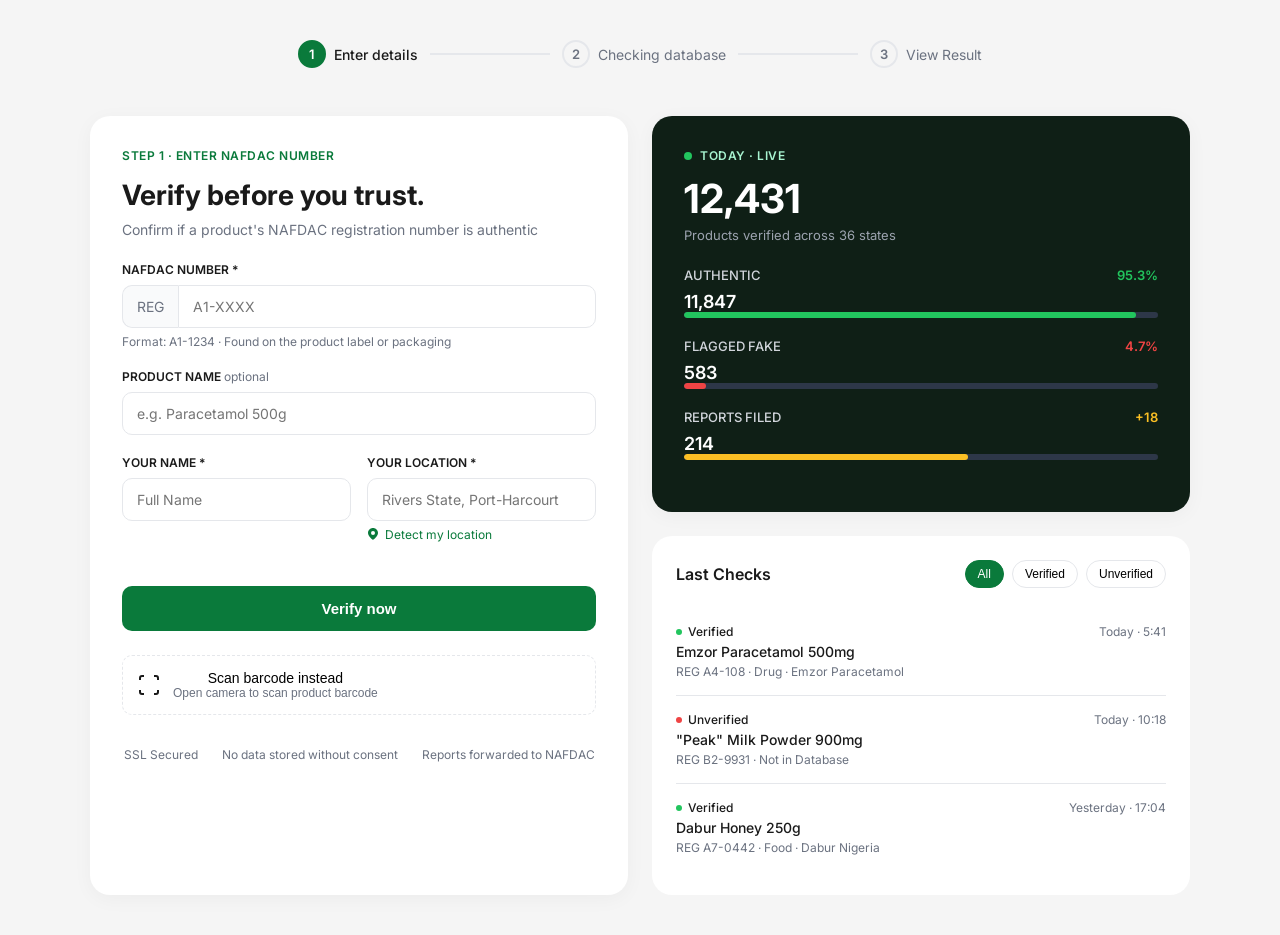
==== index.html @ d9c6302b "feat(ui): add index page with NAFDAC verification form and stepper" ====
<!DOCTYPE html>
<html lang="en">
<head>
<meta charset="UTF-8">
<meta name="viewport" content="width=device-width, initial-scale=1.0">
<title>NAFDAC Verification</title>
<link rel="preconnect" href="https://fonts.googleapis.com">
<link rel="preconnect" href="https://fonts.gstatic.com" crossorigin>
<link href="https://fonts.googleapis.com/css2?family=Inter:wght@400;500;600;700&display=swap" rel="stylesheet">
<link rel="stylesheet" href="style.css">
</head>
<body>
  <div class="container">
    
    <!-- Stepper -->
    <div class="stepper">
      <div class="step active">
        <div class="step-number">1</div>
        <span>Enter details</span>
      </div>
      <div class="step-line"></div>
      <div class="step">
        <div class="step-number">2</div>
        <span>Checking database</span>
      </div>
      <div class="step-line"></div>
      <div class="step">
        <div class="step-number">3</div>
        <span>View Result</span>
      </div>
    </div>

    <!-- Main Grid -->
    <div class="grid">
      
      <!-- Left Card: Form -->
      <div class="card">
        <div class="card-header">
          STEP 1 · ENTER NAFDAC NUMBER
        </div>
        
        <h1>Verify before you trust.</h1>
        <p class="subtitle">Confirm if a product's NAFDAC registration number is authentic</p>

        <form>
          <div class="form-group">
            <label>NAFDAC NUMBER *</label>
            <div class="input-group">
              <span class="input-prefix">REG</span>
              <input type="text" placeholder="A1-XXXX">
            </div>
            <p class="hint">Format: A1-1234 · Found on the product label or packaging</p>
          </div>

          <div class="form-group">
            <label>PRODUCT NAME <span>optional</span></label>
            <input type="text" placeholder="e.g. Paracetamol 500g">
          </div>

          <div class="form-row">
            <div class="form-group">
              <label>YOUR NAME *</label>
              <input type="text" placeholder="Full Name">
            </div>
            <div class="form-group">
              <label>YOUR LOCATION *</label>
              <input type="text" placeholder="Rivers State, Port-Harcourt">
              <div class="detect-location">
                <svg width="12" height="12" viewBox="0 0 12 12" fill="none">
                  <path d="M6 0C3.243 0 1 2.243 1 5c0 3.25 5 7 5 7s5-3.75 5-7c0-2.757-2.243-5-5-5zm0 7a2 2 0 110-4 2 2 0 010 4z" fill="#0a7a3b"/>
                </svg>
                Detect my location
              </div>
            </div>
          </div>

          <button type="submit" class="btn-primary">Verify now</button>

          <button type="button" class="btn-scan">
            <svg width="24" height="24" viewBox="0 0 24 24" fill="none" stroke="#1a1a1a" stroke-width="2">
              <path d="M3 7V5a2 2 0 012-2h2M17 3h2a2 2 0 012 2v2M21 17v2a2 2 0 01-2 2h-2M7 21H5a2 2 0 01-2-2v-2"/>
            </svg>
            <div>
              Scan barcode instead
              <small>Open camera to scan product barcode</small>
            </div>
          </button>
        </form>

        <div class="footer-notes">
          <span>SSL Secured</span>
          <span>No data stored without consent</span>
          <span>Reports forwarded to NAFDAC</span>
        </div>
      </div>

      <!-- Right Column -->
      <div>
        <!-- Stats Card -->
        <div class="card dark">
          <div class="card-header">
            <span class="dot"></span>
            TODAY · LIVE
          </div>
          
          <div class="stat-number">12,431</div>
          <p class="stat-label">Products verified across 36 states</p>

          <div class="stat-item">
            <div class="stat-row">
              <span class="stat-title">AUTHENTIC</span>
              <span class="stat-percent green">95.3%</span>
            </div>
            <div class="stat-value">11,847</div>
            <div class="progress-bar">
              <div class="progress-fill green"></div>
            </div>
          </div>

          <div class="stat-item">
            <div class="stat-row">
              <span class="stat-title">FLAGGED FAKE</span>
              <span class="stat-percent red">4.7%</span>
            </div>
            <div class="stat-value">583</div>
            <div class="progress-bar">
              <div class="progress-fill red"></div>
            </div>
          </div>

          <div class="stat-item">
            <div class="stat-row">
              <span class="stat-title">REPORTS FILED</span>
              <span class="stat-percent yellow">+18</span>
            </div>
            <div class="stat-value">214</div>
            <div class="progress-bar">
              <div class="progress-fill yellow"></div>
            </div>
          </div>
        </div>

        <!-- Last Checks -->
        <div class="last-checks">
          <div class="last-checks-header">
            <h3>Last Checks</h3>
            <div class="filters">
              <button class="filter-btn active">All</button>
              <button class="filter-btn">Verified</button>
              <button class="filter-btn">Unverified</button>
            </div>
          </div>

          <div class="check-item">
            <div>
              <div class="check-status verified">
                <span class="dot"></span> Verified
              </div>
              <div class="check-name">Emzor Paracetamol 500mg</div>
              <div class="check-meta">REG A4-108 · Drug · Emzor Paracetamol</div>
            </div>
            <div class="check-time">Today · 5:41</div>
          </div>

          <div class="check-item">
            <div>
              <div class="check-status unverified">
                <span class="dot"></span> Unverified
              </div>
              <div class="check-name">"Peak" Milk Powder 900mg</div>
              <div class="check-meta">REG B2-9931 · Not in Database</div>
            </div>
            <div class="check-time">Today · 10:18</div>
          </div>

          <div class="check-item">
            <div>
              <div class="check-status verified">
                <span class="dot"></span> Verified
              </div>
              <div class="check-name">Dabur Honey 250g</div>
              <div class="check-meta">REG A7-0442 · Food · Dabur Nigeria</div>
            </div>
            <div class="check-time">Yesterday · 17:04</div>
          </div>
        </div>
      </div>
    </div>
  </div>
</body>
</html>
---- style.css ----
:root {
  --bg: #f5f5f5;
  --card-bg: #ffffff;
  --dark-card: #0f1f16;
  --green: #0a7a3b;
  --green-light: #22c55e;
  --red: #ef4444;
  --text-dark: #1a1a1a;
  --text-gray: #6b7280;
  --border: #e5e7eb;
  --radius: 20px;
}


* { margin: 0; padding: 0; box-sizing: border-box; }


body {
  font-family: 'Inter', -apple-system, BlinkMacSystemFont, sans-serif;
  background: var(--bg);
  color: var(--text-dark);
  padding: 40px 20px;
  min-height: 100vh;
}

.container {
  max-width: 1100px;
  margin: 0 auto;
}

/* step */
.stepper {
  display: flex;
  align-items: center;
  justify-content: center;
  gap: 12px;
  margin-bottom: 48px;
  font-size: 14px;
  color: var(--text-gray);
}

.step {
  display: flex;
  align-items: center;
  gap: 8px;
}

.step-number {
  width: 28px;
  height: 28px;
  border-radius: 50%;
  display: grid;
  place-items: center;
  font-weight: 600;
  font-size: 13px;
  border: 2px solid var(--border);
}

.step.active .step-number {
  background: var(--green);
  color: white;
  border-color: var(--green);
}

.step.active { color: var(--text-dark); font-weight: 500; }

.step-line {
  width: 120px;
  height: 2px;
  background: var(--border);
}

/* Main Grid */
.grid {
  display: grid;
  grid-template-columns: 1fr 1fr;
  gap: 24px;
}

/* Cards */


.card {
  background: var(--card-bg);
  border-radius: var(--radius);
  padding: 32px;
  box-shadow: 0 4px 20px rgba(0,0,0,0.04);
}


.card.dark {
  background: var(--dark-card);
  color: white;
}

.card-header {
  display: flex;
  align-items: center;
  gap: 8px;
  font-size: 12px;
  font-weight: 600;
  letter-spacing: 0.5px;
  margin-bottom: 16px;
  color: var(--green);
}

.card.dark .card-header { color: #a7f3d0; }
.dot {
  width: 8px;
  height: 8px;
  background: var(--green-light);
  border-radius: 50%;
}

h1 {
  font-size: 28px;
  font-weight: 700;
  margin-bottom: 8px;
  line-height: 1.2;
}

.subtitle {
  color: var(--text-gray);
  font-size: 14px;
  margin-bottom: 24px;
}

/* Form */
.form-group { margin-bottom: 20px; }
label {
  display: block;
  font-size: 12px;
  font-weight: 600;
  margin-bottom: 8px;
  color: var(--text-dark);
}

label span { color: var(--text-gray); font-weight: 400; }
input {
  width: 100%;
  padding: 12px 14px;
  border: 1.5px solid var(--border);
  border-radius: 10px;
  font-size: 14px;
  font-family: inherit;
  transition: border 0.2s;
}

input:focus {
  outline: none;
  border-color: var(--green);
}

.input-group {
  display: flex;
  gap: 0;
}


.input-prefix {
  background: #f9fafb;
  border: 1.5px solid var(--border);
  border-right: none;
  border-radius: 10px 0 0 10px;
  padding: 12px 14px;
  font-size: 14px;
  color: var(--text-gray);
}

.input-group input {
  border-radius: 0 10px 10px 0;
}

.hint {
  font-size: 12px;
  color: var(--text-gray);
  margin-top: 6px;
}

.form-row {
  display: grid;
  grid-template-columns: 1fr 1fr;
  gap: 16px;
}

.detect-location {
  display: flex;
  align-items: center;
  gap: 6px;
  font-size: 12px;
  color: var(--green);
  margin-top: 6px;
  cursor: pointer;
}

.btn-primary {
  width: 100%;
  padding: 14px;
  background: var(--green);
  color: white;
  border: none;
  border-radius: 10px;
  font-weight: 600;
  font-size: 15px;
  cursor: pointer;
  margin: 24px 0;
  transition: opacity 0.2s;
}

.btn-primary:hover { opacity: 0.9; }

.btn-scan {
  width: 100%;
  padding: 14px;
  border: 1.5px dashed var(--border);
  border-radius: 10px;
  background: white;
  display: flex;
  align-items: center;
  gap: 12px;
  cursor: pointer;
  font-size: 14px;
}

.btn-scan small { display: block; color: var(--text-gray); font-size: 12px; }

.footer-notes {
  display: flex;
  justify-content: center;
  gap: 24px;
  font-size: 12px;
  color: var(--text-gray);
  margin-top: 32px;
}
/* 
.footer-notes span::before {
  content: "•";
  margin-right: 24px;
}

.footer-notes span:first-child::before { content: ""; margin: 0; } */


/* Stats Card */
.stat-number {
  font-size: 40px;
  font-weight: 700;
  line-height: 1;
  margin: 8px 0;
}

.stat-label {
  font-size: 13px;
  color: #9ca3af;
  margin-bottom: 24px;
}

.stat-item {
  margin-bottom: 20px;
}

.stat-row {
  display: flex;
  justify-content: space-between;
  align-items: baseline;
  margin-bottom: 8px;
}

.stat-title {
  font-size: 13px;
  font-weight: 500;
  color: #d1d5db;
}

.stat-value {
  font-size: 18px;
  font-weight: 600;
}

.stat-percent {
  font-size: 13px;
  font-weight: 600;
}
.stat-percent.green { color: var(--green-light); }
.stat-percent.red { color: var(--red); }
.stat-percent.yellow { color: #fbbf24; }

.progress-bar {
  height: 6px;
  background: #2d3748;
  border-radius: 3px;
  overflow: hidden;
}

.progress-fill {
  height: 100%;
  border-radius: 3px;
}
.progress-fill.green { background: var(--green-light); width: 95.3%; }
.progress-fill.red { background: var(--red); width: 4.7%; }
.progress-fill.yellow { background: #fbbf24; width: 60%; }


/* Last Checks */
.last-checks {
  background: var(--card-bg);
  border-radius: var(--radius);
  padding: 24px;
  margin-top: 24px;
}

.last-checks-header {
  display: flex;
  justify-content: space-between;
  align-items: center;
  margin-bottom: 20px;
}

.last-checks-header h3 {
  font-size: 16px;
  font-weight: 600;
}

.filters {
  display: flex;
  gap: 8px;
}

.filter-btn {
  padding: 6px 12px;
  border: 1.5px solid var(--border);
  background: white;
  border-radius: 20px;
  font-size: 12px;
  cursor: pointer;
}

.filter-btn.active {
  background: var(--green);
  color: white;
  border-color: var(--green);
}

.check-item {
  display: flex;
  justify-content: space-between;
  padding: 16px 0;
  border-bottom: 1px solid var(--border);
}

.check-item:last-child { border-bottom: none; }
.check-status {
  display: flex;
  align-items: center;
  gap: 6px;
  font-size: 12px;
  font-weight: 500;
}

.check-status .dot { width: 6px; height: 6px; }
.check-status.verified .dot { background: var(--green-light); }
.check-status.unverified .dot { background: var(--red); }
.check-time {
  font-size: 12px;
  color: var(--text-gray);
}
.check-name {
  font-size: 14px;
  font-weight: 500;
  margin: 4px 0;
}

.check-meta {
  font-size: 12px;
  color: var(--text-gray);
}


@media (max-width: 900px) {
  .grid { grid-template-columns: 1fr; }
  .step-line { width: 60px; }
  .form-row { grid-template-columns: 1fr; }
}
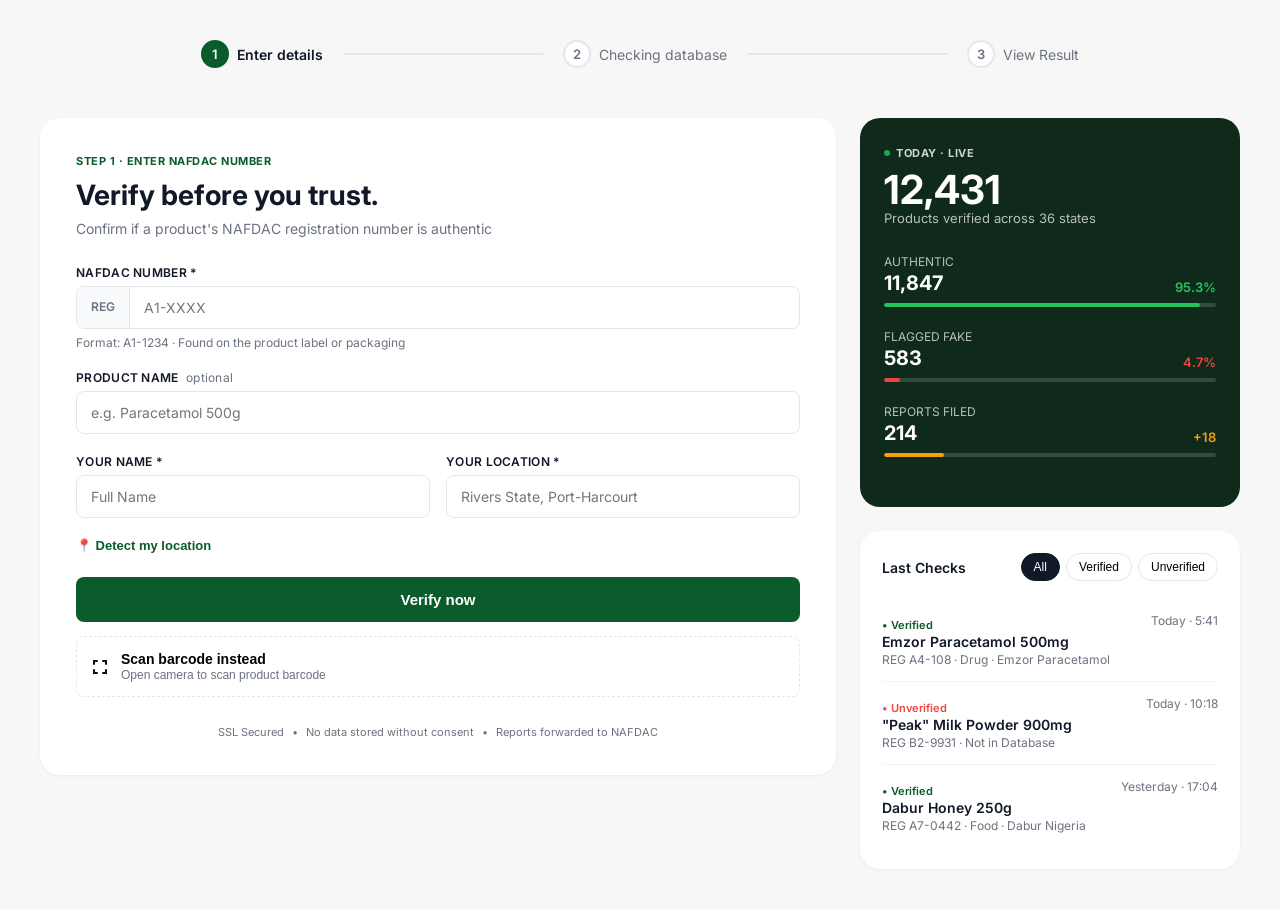
==== commit fcae3474: "feat: implement 3-step verification flow with index, step2, step3 pages" ====
--- a/index.html
+++ b/index.html
@@ -3,189 +3,163 @@
 <head>
 <meta charset="UTF-8">
 <meta name="viewport" content="width=device-width, initial-scale=1.0">
-<title>NAFDAC Verification</title>
-<link rel="preconnect" href="https://fonts.googleapis.com">
-<link rel="preconnect" href="https://fonts.gstatic.com" crossorigin>
+<title>Verify Product - Verifyd</title>
 <link href="https://fonts.googleapis.com/css2?family=Inter:wght@400;500;600;700&display=swap" rel="stylesheet">
-<link rel="stylesheet" href="style.css">
+<link rel="stylesheet" href="css/style.css">
 </head>
 <body>
   <div class="container">
-    
     <!-- Stepper -->
     <div class="stepper">
       <div class="step active">
-        <div class="step-number">1</div>
+        <div class="step-num">1</div>
         <span>Enter details</span>
       </div>
       <div class="step-line"></div>
       <div class="step">
-        <div class="step-number">2</div>
+        <div class="step-num">2</div>
         <span>Checking database</span>
       </div>
       <div class="step-line"></div>
       <div class="step">
-        <div class="step-number">3</div>
+        <div class="step-num">3</div>
         <span>View Result</span>
       </div>
     </div>
 
     <!-- Main Grid -->
     <div class="grid">
-      
-      <!-- Left Card: Form -->
-      <div class="card">
-        <div class="card-header">
-          STEP 1 · ENTER NAFDAC NUMBER
-        </div>
-        
+      <!-- Left Card -->
+      <div class="form-card">
+        <p class="step-label">STEP 1 · ENTER NAFDAC NUMBER</p>
         <h1>Verify before you trust.</h1>
         <p class="subtitle">Confirm if a product's NAFDAC registration number is authentic</p>
-
-        <form>
-          <div class="form-group">
+        
+        <form id="verify-form">
+          <div class="field">
             <label>NAFDAC NUMBER *</label>
-            <div class="input-group">
-              <span class="input-prefix">REG</span>
-              <input type="text" placeholder="A1-XXXX">
+            <div class="nafdac-wrap">
+              <span>REG</span>
+              <input type="text" id="nafdac" placeholder="A1-XXXX" required>
             </div>
-            <p class="hint">Format: A1-1234 · Found on the product label or packaging</p>
+            <small>Format: A1-1234 · Found on the product label or packaging</small>
+          </div>
+          
+          <div class="field">
+            <label>PRODUCT NAME <span>optional</span></label>
+            <input type="text" id="product" placeholder="e.g. Paracetamol 500g">
           </div>
 
-          <div class="form-group">
-            <label>PRODUCT NAME <span>optional</span></label>
-            <input type="text" placeholder="e.g. Paracetamol 500g">
-          </div>
-
-          <div class="form-row">
-            <div class="form-group">
+          <div class="row">
+            <div class="field">
               <label>YOUR NAME *</label>
-              <input type="text" placeholder="Full Name">
+              <input type="text" id="name" placeholder="Full Name" required>
             </div>
-            <div class="form-group">
+            <div class="field">
               <label>YOUR LOCATION *</label>
-              <input type="text" placeholder="Rivers State, Port-Harcourt">
-              <div class="detect-location">
-                <svg width="12" height="12" viewBox="0 0 12 12" fill="none">
-                  <path d="M6 0C3.243 0 1 2.243 1 5c0 3.25 5 7 5 7s5-3.75 5-7c0-2.757-2.243-5-5-5zm0 7a2 2 0 110-4 2 2 0 010 4z" fill="#0a7a3b"/>
-                </svg>
-                Detect my location
-              </div>
+              <input type="text" id="location" placeholder="Rivers State, Port-Harcourt" required>
             </div>
           </div>
+          <button type="button" class="detect">📍 Detect my location</button>
 
-          <button type="submit" class="btn-primary">Verify now</button>
+          <button type="submit" class="btn-verify">Verify now</button>
 
           <button type="button" class="btn-scan">
-            <svg width="24" height="24" viewBox="0 0 24 24" fill="none" stroke="#1a1a1a" stroke-width="2">
-              <path d="M3 7V5a2 2 0 012-2h2M17 3h2a2 2 0 012 2v2M21 17v2a2 2 0 01-2 2h-2M7 21H5a2 2 0 01-2-2v-2"/>
+            <svg width="18" height="18" viewBox="0 0 18 18" fill="none">
+              <path d="M3 6V3H6M12 3H15V6M3 12V15H6M12 15H15V12" stroke="#111" stroke-width="2" stroke-linecap="round"/>
             </svg>
             <div>
-              Scan barcode instead
-              <small>Open camera to scan product barcode</small>
+              <strong>Scan barcode instead</strong>
+              <span>Open camera to scan product barcode</span>
             </div>
           </button>
         </form>
 
-        <div class="footer-notes">
-          <span>SSL Secured</span>
-          <span>No data stored without consent</span>
-          <span>Reports forwarded to NAFDAC</span>
+        <div class="footer">
+          <span>SSL Secured</span> • <span>No data stored without consent</span> • <span>Reports forwarded to NAFDAC</span>
         </div>
       </div>
 
       <!-- Right Column -->
-      <div>
+      <div class="right-col">
         <!-- Stats Card -->
-        <div class="card dark">
-          <div class="card-header">
+        <div class="stats-card">
+          <div class="stats-top">
             <span class="dot"></span>
-            TODAY · LIVE
+            <span>TODAY · LIVE</span>
           </div>
-          
-          <div class="stat-number">12,431</div>
-          <p class="stat-label">Products verified across 36 states</p>
+          <h2>12,431</h2>
+          <p class="stats-sub">Products verified across 36 states</p>
 
-          <div class="stat-item">
-            <div class="stat-row">
-              <span class="stat-title">AUTHENTIC</span>
-              <span class="stat-percent green">95.3%</span>
+          <div class="stat">
+            <div>
+              <p class="stat-label">AUTHENTIC</p>
+              <p class="stat-num">11,847</p>
             </div>
-            <div class="stat-value">11,847</div>
-            <div class="progress-bar">
-              <div class="progress-fill green"></div>
+            <span class="stat-pct green">95.3%</span>
+          </div>
+          <div class="bar"><div class="fill green" style="width:95.3%"></div></div>
+
+          <div class="stat">
+            <div>
+              <p class="stat-label">FLAGGED FAKE</p>
+              <p class="stat-num">583</p>
+            </div>
+            <span class="stat-pct red">4.7%</span>
+          </div>
+          <div class="bar"><div class="fill red" style="width:4.7%"></div></div>
+
+          <div class="stat">
+            <div>
+              <p class="stat-label">REPORTS FILED</p>
+              <p class="stat-num">214</p>
+            </div>
+            <span class="stat-pct yellow">+18</span>
+          </div>
+          <div class="bar"><div class="fill yellow" style="width:18%"></div></div>
+        </div>
+
+        <!-- Last Checks -->
+        <div class="checks-card">
+          <div class="checks-head">
+            <span>Last Checks</span>
+            <div class="tabs">
+              <button class="tab active">All</button>
+              <button class="tab">Verified</button>
+              <button class="tab">Unverified</button>
             </div>
           </div>
 
-          <div class="stat-item">
-            <div class="stat-row">
-              <span class="stat-title">FLAGGED FAKE</span>
-              <span class="stat-percent red">4.7%</span>
+          <div class="check">
+            <div>
+              <span class="badge ok">• Verified</span>
+              <p class="check-name">Emzor Paracetamol 500mg</p>
+              <p class="check-meta">REG A4-108 · Drug · Emzor Paracetamol</p>
             </div>
-            <div class="stat-value">583</div>
-            <div class="progress-bar">
-              <div class="progress-fill red"></div>
-            </div>
+            <span class="check-time">Today · 5:41</span>
           </div>
 
-          <div class="stat-item">
-            <div class="stat-row">
-              <span class="stat-title">REPORTS FILED</span>
-              <span class="stat-percent yellow">+18</span>
+          <div class="check">
+            <div>
+              <span class="badge bad">• Unverified</span>
+              <p class="check-name">"Peak" Milk Powder 900mg</p>
+              <p class="check-meta">REG B2-9931 · Not in Database</p>
             </div>
-            <div class="stat-value">214</div>
-            <div class="progress-bar">
-              <div class="progress-fill yellow"></div>
-            </div>
-          </div>
-        </div>
-
-        <!-- Last Checks -->
-        <div class="last-checks">
-          <div class="last-checks-header">
-            <h3>Last Checks</h3>
-            <div class="filters">
-              <button class="filter-btn active">All</button>
-              <button class="filter-btn">Verified</button>
-              <button class="filter-btn">Unverified</button>
-            </div>
+            <span class="check-time">Today · 10:18</span>
           </div>
 
-          <div class="check-item">
+          <div class="check">
             <div>
-              <div class="check-status verified">
-                <span class="dot"></span> Verified
-              </div>
-              <div class="check-name">Emzor Paracetamol 500mg</div>
-              <div class="check-meta">REG A4-108 · Drug · Emzor Paracetamol</div>
+              <span class="badge ok">• Verified</span>
+              <p class="check-name">Dabur Honey 250g</p>
+              <p class="check-meta">REG A7-0442 · Food · Dabur Nigeria</p>
             </div>
-            <div class="check-time">Today · 5:41</div>
-          </div>
-
-          <div class="check-item">
-            <div>
-              <div class="check-status unverified">
-                <span class="dot"></span> Unverified
-              </div>
-              <div class="check-name">"Peak" Milk Powder 900mg</div>
-              <div class="check-meta">REG B2-9931 · Not in Database</div>
-            </div>
-            <div class="check-time">Today · 10:18</div>
-          </div>
-
-          <div class="check-item">
-            <div>
-              <div class="check-status verified">
-                <span class="dot"></span> Verified
-              </div>
-              <div class="check-name">Dabur Honey 250g</div>
-              <div class="check-meta">REG A7-0442 · Food · Dabur Nigeria</div>
-            </div>
-            <div class="check-time">Yesterday · 17:04</div>
+            <span class="check-time">Yesterday · 17:04</span>
           </div>
         </div>
       </div>
     </div>
   </div>
+<script src="js/index.js"></script>
 </body>
 </html>
--- a/css/style.css
+++ b/css/style.css
@@ -0,0 +1,619 @@
+:root {
+  --bg: #f7f7f7;
+  --white: #fff;
+  --green: #0a5c2c;
+  --green-dark: #0f2a1a;
+  --text: #111827;
+  --gray: #6b7280;
+  --border: #e5e7eb;
+  --red: #ef4444;
+  --yellow: #f59e0b;
+}
+
+* { margin: 0; padding: 0; box-sizing: border-box; }
+
+body {
+  font-family: 'Inter', sans-serif;
+  background: var(--bg);
+  color: var(--text);
+  padding: 40px 20px;
+}
+
+.container { max-width: 1200px; margin: 0 auto; }
+
+/* Stepper */
+.stepper {
+  display: flex;
+  justify-content: center;
+  align-items: center;
+  gap: 20px;
+  margin-bottom: 50px;
+  font-size: 14px;
+  color: var(--gray);
+}
+.step { display: flex; align-items: center; gap: 8px; }
+.step-num {
+  width: 28px;
+  height: 28px;
+  border-radius: 50%;
+  border: 2px solid var(--border);
+  display: grid;
+  place-items: center;
+  font-weight: 600;
+  font-size: 13px;
+  background: white;
+}
+.step.active .step-num {
+  background: var(--green);
+  border-color: var(--green);
+  color: white;
+}
+.step.active span { color: var(--text); font-weight: 600; }
+.step-line { width: 200px; height: 2px; background: var(--border); }
+
+/* Grid */
+.grid {
+  display: grid;
+  grid-template-columns: 1fr 380px;
+  gap: 24px;
+  align-items: start;
+}
+
+/* Left Form Card */
+.form-card {
+  background: var(--white);
+  border-radius: 20px;
+  padding: 36px;
+  box-shadow: 0 1px 3px rgba(0,0,0,0.05);
+}
+.step-label {
+  font-size: 11px;
+  font-weight: 700;
+  color: var(--green);
+  letter-spacing: 0.5px;
+  margin-bottom: 10px;
+}
+.form-card h1 {
+  font-size: 28px;
+  font-weight: 700;
+  margin-bottom: 8px;
+}
+.subtitle {
+  color: var(--gray);
+  font-size: 14px;
+  margin-bottom: 28px;
+}
+
+.field { margin-bottom: 20px; }
+.field label {
+  display: block;
+  font-size: 12px;
+  font-weight: 600;
+  margin-bottom: 6px;
+  text-transform: uppercase;
+  letter-spacing: 0.3px;
+}
+.field label span {
+  font-weight: 400;
+  color: var(--gray);
+  text-transform: none;
+  margin-left: 4px;
+}
+.field input {
+  width: 100%;
+  padding: 12px 14px;
+  border: 1.5px solid var(--border);
+  border-radius: 8px;
+  font-size: 14px;
+  font-family: inherit;
+}
+.field input:focus {
+  outline: none;
+  border-color: var(--green);
+}
+.field small {
+  display: block;
+  font-size: 12px;
+  color: var(--gray);
+  margin-top: 6px;
+}
+
+.nafdac-wrap {
+  display: flex;
+  border: 1.5px solid var(--border);
+  border-radius: 8px;
+  overflow: hidden;
+}
+.nafdac-wrap span {
+  padding: 12px 14px;
+  background: #f9fafb;
+  font-size: 12px;
+  font-weight: 600;
+  color: var(--gray);
+  border-right: 1.5px solid var(--border);
+}
+.nafdac-wrap input {
+  border: none;
+  flex: 1;
+}
+.nafdac-wrap:focus-within { border-color: var(--green); }
+
+.row {
+  display: grid;
+  grid-template-columns: 1fr 1fr;
+  gap: 16px;
+}
+
+.detect {
+  background: none;
+  border: none;
+  color: var(--green);
+  font-size: 13px;
+  font-weight: 600;
+  cursor: pointer;
+  display: flex;
+  align-items: center;
+  gap: 5px;
+  margin-bottom: 24px;
+  padding: 0;
+}
+
+.btn-verify {
+  width: 100%;
+  padding: 14px;
+  background: var(--green);
+  color: white;
+  border: none;
+  border-radius: 8px;
+  font-size: 15px;
+  font-weight: 600;
+  cursor: pointer;
+  margin-bottom: 14px;
+}
+.btn-verify:hover { opacity: 0.9; }
+
+.btn-scan {
+  width: 100%;
+  padding: 14px;
+  background: white;
+  border: 1.5px dashed var(--border);
+  border-radius: 8px;
+  display: flex;
+  align-items: center;
+  gap: 12px;
+  cursor: pointer;
+  text-align: left;
+}
+.btn-scan strong { display: block; font-size: 14px; }
+.btn-scan span { font-size: 12px; color: var(--gray); font-weight: 400; }
+
+.footer {
+  display: flex;
+  justify-content: center;
+  gap: 8px;
+  font-size: 11px;
+  color: var(--gray);
+  margin-top: 28px;
+}
+
+/* Right Column */
+.right-col { display: flex; flex-direction: column; gap: 24px; }
+
+/* Stats Card */
+.stats-card {
+  background: var(--green-dark);
+  border-radius: 20px;
+  padding: 28px 24px;
+  color: white;
+}
+.stats-top {
+  display: flex;
+  align-items: center;
+  gap: 6px;
+  font-size: 11px;
+  font-weight: 700;
+  letter-spacing: 0.5px;
+  opacity: 0.8;
+  margin-bottom: 10px;
+}
+.dot {
+  width: 6px;
+  height: 6px;
+  background: #22c55e;
+  border-radius: 50%;
+}
+.stats-card h2 {
+  font-size: 40px;
+  font-weight: 700;
+  line-height: 1;
+}
+.stats-sub {
+  font-size: 13px;
+  opacity: 0.7;
+  margin-bottom: 28px;
+}
+
+.stat {
+  display: flex;
+  justify-content: space-between;
+  align-items: flex-end;
+  margin-bottom: 8px;
+}
+.stat-label {
+  font-size: 12px;
+  opacity: 0.7;
+  margin-bottom: 2px;
+  text-transform: uppercase;
+}
+.stat-num {
+  font-size: 20px;
+  font-weight: 700;
+}
+.stat-pct {
+  font-size: 13px;
+  font-weight: 600;
+}
+.stat-pct.green { color: #22c55e; }
+.stat-pct.red { color: #ef4444; }
+.stat-pct.yellow { color: var(--yellow); }
+
+.bar {
+  height: 4px;
+  background: rgba(255,255,255,0.15);
+  border-radius: 2px;
+  margin-bottom: 22px;
+  overflow: hidden;
+}
+.fill {
+  height: 100%;
+  border-radius: 2px;
+}
+.fill.green { background: #22c55e; }
+.fill.red { background: #ef4444; }
+.fill.yellow { background: var(--yellow); }
+
+/* Last Checks Card */
+.checks-card {
+  background: var(--white);
+  border-radius: 20px;
+  padding: 22px;
+  box-shadow: 0 1px 3px rgba(0,0,0,0.05);
+}
+.checks-head {
+  display: flex;
+  justify-content: space-between;
+  align-items: center;
+  margin-bottom: 18px;
+  font-size: 14px;
+  font-weight: 600;
+}
+.tabs { display: flex; gap: 6px; }
+.tab {
+  padding: 6px 12px;
+  border: 1.5px solid var(--border);
+  background: white;
+  border-radius: 20px;
+  font-size: 12px;
+  font-weight: 500;
+  cursor: pointer;
+}
+.tab.active {
+  background: var(--text);
+  color: white;
+  border-color: var(--text);
+}
+
+.check {
+  display: flex;
+  justify-content: space-between;
+  padding: 14px 0;
+  border-bottom: 1px solid #f3f4f6;
+}
+.check:last-child { border-bottom: none; }
+.badge {
+  font-size: 11px;
+  font-weight: 600;
+  margin-bottom: 4px;
+}
+.badge.ok { color: var(--green); }
+.badge.bad { color: var(--red); }
+.check-name {
+  font-size: 14px;
+  font-weight: 600;
+  margin-bottom: 2px;
+}
+.check-meta {
+  font-size: 12px;
+  color: var(--gray);
+}
+.check-time {
+  font-size: 12px;
+  color: var(--gray);
+  white-space: nowrap;
+}
+
+@media (max-width: 1000px) {
+  .grid { grid-template-columns: 1fr; }
+  .step-line { width: 80px; }
+  .row { grid-template-columns: 1fr; }
+}
+
+/* step2 */
+/* Step 2 Loader Card */
+.loader-card {
+  background: white;
+  border-radius: 24px;
+  padding: 70px 50px;
+  text-align: center;
+  box-shadow: 0 1px 3px rgba(0,0,0,0.05);
+  max-width: 600px;
+  margin: 0 auto;
+}
+
+.circle-loader {
+  margin: 0 auto 30px;
+}
+
+.progress-circle {
+  animation: draw 8s ease-in-out;
+}
+
+@keyframes draw {
+  from { stroke-dashoffset: 213; }
+  to { stroke-dashoffset: 0; }
+}
+
+.nafdac-number {
+  font-size: 22px;
+  font-weight: 700;
+  color: #0a5c2c;
+  margin-bottom: 8px;
+}
+
+.loader-text {
+  font-size: 14px;
+  color: #6b7280;
+  margin-bottom: 40px;
+}
+
+/* Checklist */
+.checklist {
+  display: flex;
+  flex-direction: column;
+  gap: 18px;
+  text-align: left;
+  max-width: 340px;
+  margin: 0 auto;
+}
+
+.check-item {
+  display: flex;
+  align-items: center;
+  gap: 12px;
+  font-size: 15px;
+  color: #9ca3af;
+  opacity: 0.4;
+  transition: all 0.4s;
+}
+
+.check-circle {
+  width: 20px;
+  height: 20px;
+  border: 2px solid #d1d5db;
+  border-radius: 50%;
+  flex-shrink: 0;
+  transition: all 0.3s;
+}
+
+.check-item.active {
+  color: #111827;
+  opacity: 1;
+  font-weight: 500;
+}
+
+.check-item.active .check-circle {
+  border-color: #0a5c2c;
+  border-width: 5px;
+}
+
+.check-item.completed {
+  color: #111827;
+  opacity: 1;
+  font-weight: 500;
+}
+
+.check-item.completed .check-circle {
+  background: #0a5c2c;
+  border-color: #0a5c2c;
+  position: relative;
+}
+
+.check-item.completed .check-circle::after {
+  content: '';
+  position: absolute;
+  left: 6px;
+  top: 3px;
+  width: 5px;
+  height: 9px;
+  border: solid white;
+  border-width: 0 2px 2px 0;
+  transform: rotate(45deg);
+}
+
+.step-line.completed {
+  background: #0a5c2c;
+}
+
+/* step3 */
+/* Step 3 Result Page */
+.result-grid {
+  grid-template-columns: 1fr 340px;
+}
+
+.result-card {
+  background: white;
+  border-radius: 20px;
+  overflow: hidden;
+  box-shadow: 0 1px 3px rgba(0,0,0,0.05);
+}
+
+.success-header {
+  background: #f0f9f4;
+  padding: 28px 32px;
+  display: flex;
+  gap: 16px;
+  border-bottom: 1px solid #d1fae5;
+}
+
+.success-icon {
+  width: 48px;
+  height: 48px;
+  background: #0a5c2c;
+  border-radius: 50%;
+  display: grid;
+  place-items: center;
+  flex-shrink: 0;
+}
+
+.success-label {
+  font-size: 11px;
+  font-weight: 700;
+  letter-spacing: 0.5px;
+  color: #0a5c2c;
+  margin-bottom: 4px;
+}
+
+.product-title {
+  font-size: 20px;
+  font-weight: 700;
+  margin-bottom: 4px;
+  color: #111827;
+}
+
+.verified-meta {
+  font-size: 12px;
+  color: #6b7280;
+}
+
+/* Details List */
+.details {
+  padding: 0 32px;
+}
+
+.detail-row {
+  display: flex;
+  justify-content: space-between;
+  align-items: center;
+  padding: 18px 0;
+  border-bottom: 1px solid #f3f4f6;
+}
+
+.detail-row:last-of-type {
+  border-bottom: none;
+}
+
+.detail-label {
+  font-size: 14px;
+  color: #6b7280;
+}
+
+.detail-value {
+  font-size: 14px;
+  font-weight: 600;
+  text-align: right;
+  color: #111827;
+}
+
+.detail-value.green {
+  color: #0a5c2c;
+}
+
+.badge-valid {
+  background: #dcfce7;
+  color: #0a5c2c;
+  padding: 6px 12px;
+  border-radius: 20px;
+  font-size: 12px;
+  font-weight: 600;
+}
+
+/* Actions */
+.actions {
+  background: #fef2f2;
+  padding: 24px 32px;
+  display: flex;
+  gap: 12px;
+}
+
+.btn-share {
+  flex: 1;
+  padding: 14px;
+  background: #0a5c2c;
+  color: white;
+  border: none;
+  border-radius: 8px;
+  font-weight: 600;
+  font-size: 14px;
+  cursor: pointer;
+}
+
+.btn-share:hover {
+  opacity: 0.9;
+}
+
+.btn-report {
+  flex: 1;
+  padding: 14px;
+  background: white;
+  color: #991b1b;
+  border: 1.5px solid #fecaca;
+  border-radius: 8px;
+  font-weight: 600;
+  font-size: 14px;
+  cursor: pointer;
+}
+
+.btn-report:hover {
+  background: #fff5f5;
+}
+
+/* Hotline Card */
+.hotline-card {
+  background: white;
+  border-radius: 20px;
+  padding: 28px 24px;
+  text-align: center;
+  box-shadow: 0 1px 3px rgba(0,0,0,0.05);
+}
+
+.hotline-label {
+  font-size: 12px;
+  font-weight: 700;
+  letter-spacing: 0.5px;
+  color: #6b7280;
+  margin-bottom: 8px;
+}
+
+.hotline-number {
+  font-size: 28px;
+  font-weight: 700;
+  color: #0a5c2c;
+  margin-bottom: 6px;
+}
+
+.hotline-note {
+  font-size: 12px;
+  color: #6b7280;
+}
+
+@media (max-width: 1000px) {
+  .result-grid {
+    grid-template-columns: 1fr;
+  }
+  .actions {
+    flex-direction: column;
+  }
+  .success-header, .details, .actions {
+    padding: 20px 24px;
+  }
+}
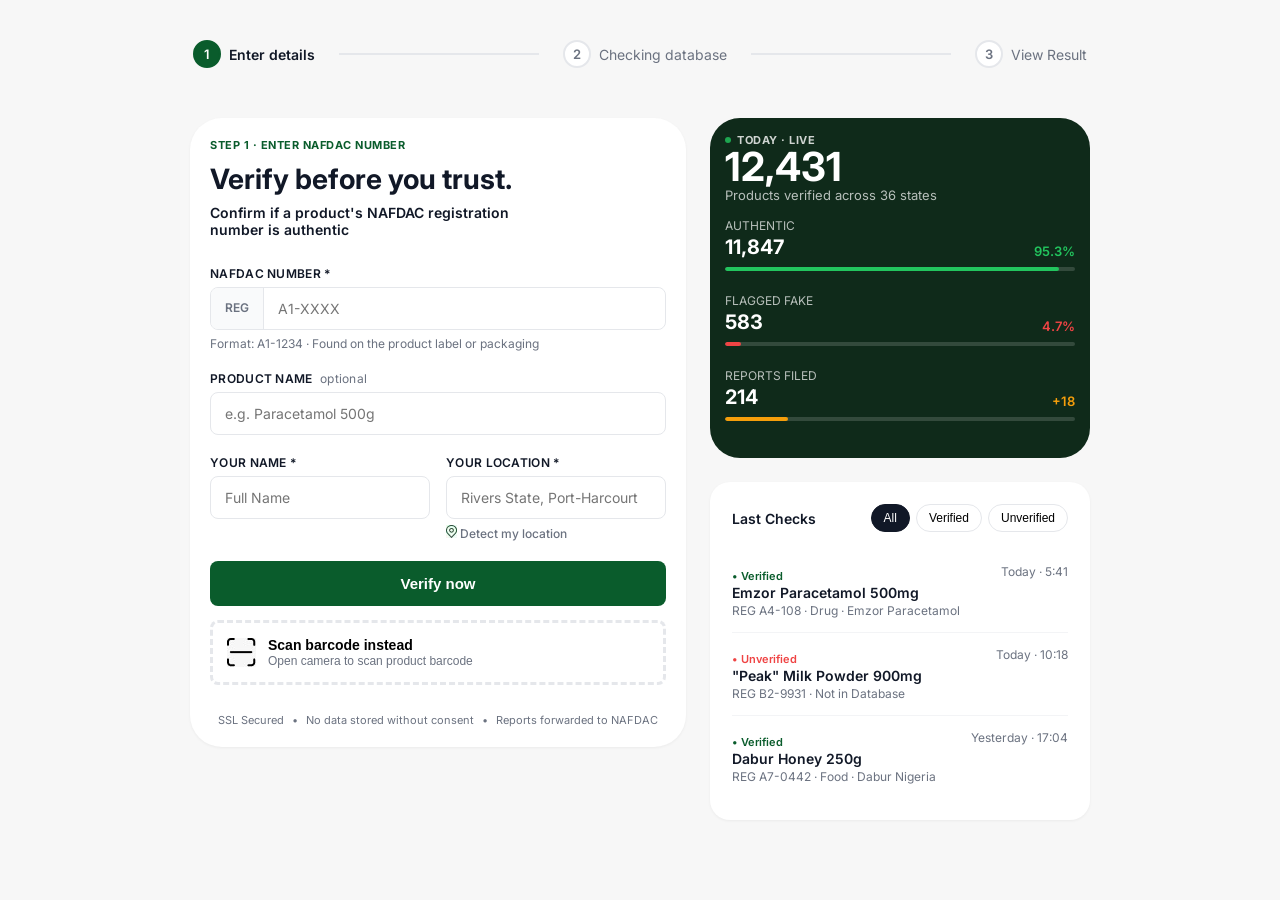
==== commit ff3d5560: "fix: restore form submit navigation and add Last Checks filter - Add missing id="location" to fix fo" ====
--- a/index.html
+++ b/index.html
@@ -33,7 +33,7 @@
       <div class="form-card">
         <p class="step-label">STEP 1 · ENTER NAFDAC NUMBER</p>
         <h1>Verify before you trust.</h1>
-        <p class="subtitle">Confirm if a product's NAFDAC registration number is authentic</p>
+        <p class="subtitle">Confirm if a product's NAFDAC registration<br>number is authentic</p>
         
         <form id="verify-form">
           <div class="field">
@@ -57,17 +57,20 @@
             </div>
             <div class="field">
               <label>YOUR LOCATION *</label>
-              <input type="text" id="location" placeholder="Rivers State, Port-Harcourt" required>
+                <input type="text" id="location" placeholder="Rivers State, Port-Harcourt" required>
+               <small class="detect"><img src="./assets/images/location.jpeg" alt="location icon">
+                 Detect my location</small>
             </div>
+        
           </div>
-          <button type="button" class="detect">📍 Detect my location</button>
+          <!-- <button type="button" class="detect">
+            <img src="./assets/images/location.jpeg" alt="location icon">
+            Detect my location</button> -->
 
           <button type="submit" class="btn-verify">Verify now</button>
 
           <button type="button" class="btn-scan">
-            <svg width="18" height="18" viewBox="0 0 18 18" fill="none">
-              <path d="M3 6V3H6M12 3H15V6M3 12V15H6M12 15H15V12" stroke="#111" stroke-width="2" stroke-linecap="round"/>
-            </svg>
+            <img src="./assets/images/scanner.jpeg" alt="scan icon" class="scanner-img">
             <div>
               <strong>Scan barcode instead</strong>
               <span>Open camera to scan product barcode</span>
@@ -120,43 +123,43 @@
         </div>
 
         <!-- Last Checks -->
-        <div class="checks-card">
-          <div class="checks-head">
-            <span>Last Checks</span>
-            <div class="tabs">
-              <button class="tab active">All</button>
-              <button class="tab">Verified</button>
-              <button class="tab">Unverified</button>
-            </div>
-          </div>
+<div class="checks-card">
+  <div class="checks-head">
+    <span>Last Checks</span>
+    <div class="tabs">
+      <button class="tab active" data-filter="all">All</button>
+      <button class="tab" data-filter="verified">Verified</button>
+      <button class="tab" data-filter="unverified">Unverified</button>
+    </div>
+  </div>
 
-          <div class="check">
-            <div>
-              <span class="badge ok">• Verified</span>
-              <p class="check-name">Emzor Paracetamol 500mg</p>
-              <p class="check-meta">REG A4-108 · Drug · Emzor Paracetamol</p>
-            </div>
-            <span class="check-time">Today · 5:41</span>
-          </div>
+  <div class="check" data-status="verified">
+    <div>
+      <span class="badge ok">• Verified</span>
+      <p class="check-name">Emzor Paracetamol 500mg</p>
+      <p class="check-meta">REG A4-108 · Drug · Emzor Paracetamol</p>
+    </div>
+    <span class="check-time">Today · 5:41</span>
+  </div>
 
-          <div class="check">
-            <div>
-              <span class="badge bad">• Unverified</span>
-              <p class="check-name">"Peak" Milk Powder 900mg</p>
-              <p class="check-meta">REG B2-9931 · Not in Database</p>
-            </div>
-            <span class="check-time">Today · 10:18</span>
-          </div>
+  <div class="check" data-status="unverified">
+    <div>
+      <span class="badge bad">• Unverified</span>
+      <p class="check-name">"Peak" Milk Powder 900mg</p>
+      <p class="check-meta">REG B2-9931 · Not in Database</p>
+    </div>
+    <span class="check-time">Today · 10:18</span>
+  </div>
 
-          <div class="check">
-            <div>
-              <span class="badge ok">• Verified</span>
-              <p class="check-name">Dabur Honey 250g</p>
-              <p class="check-meta">REG A7-0442 · Food · Dabur Nigeria</p>
-            </div>
-            <span class="check-time">Yesterday · 17:04</span>
-          </div>
-        </div>
+  <div class="check" data-status="verified">
+    <div>
+      <span class="badge ok">• Verified</span>
+      <p class="check-name">Dabur Honey 250g</p>
+      <p class="check-meta">REG A7-0442 · Food · Dabur Nigeria</p>
+    </div>
+    <span class="check-time">Yesterday · 17:04</span>
+  </div>
+</div>
       </div>
     </div>
   </div>
--- a/css/style.css
+++ b/css/style.css
@@ -19,14 +19,14 @@
   padding: 40px 20px;
 }
 
-.container { max-width: 1200px; margin: 0 auto; }
+.container { max-width: 900px; margin: 0 auto; }
 
 /* Stepper */
 .stepper {
   display: flex;
   justify-content: center;
   align-items: center;
-  gap: 20px;
+  gap: 24px;
   margin-bottom: 50px;
   font-size: 14px;
   color: var(--gray);
@@ -35,7 +35,7 @@
 .step-num {
   width: 28px;
   height: 28px;
-  border-radius: 50%;
+  border-radius: 60%;
   border: 2px solid var(--border);
   display: grid;
   place-items: center;
@@ -62,8 +62,8 @@
 /* Left Form Card */
 .form-card {
   background: var(--white);
-  border-radius: 20px;
-  padding: 36px;
+  border-radius: 32px;
+  padding: 20px;
   box-shadow: 0 1px 3px rgba(0,0,0,0.05);
 }
 .step-label {
@@ -79,10 +79,13 @@
   margin-bottom: 8px;
 }
 .subtitle {
-  color: var(--gray);
+  color: var(--text);
   font-size: 14px;
   margin-bottom: 28px;
-}
+  font-weight: 600;
+}
+
+
 
 .field { margin-bottom: 20px; }
 .field label {
@@ -142,21 +145,27 @@
   display: grid;
   grid-template-columns: 1fr 1fr;
   gap: 16px;
+  align-items: start;
 }
 
 .detect {
-  background: none;
-  border: none;
   color: var(--green);
-  font-size: 13px;
-  font-weight: 600;
   cursor: pointer;
+  font-size: 12px;
+  margin-top: 6px;
   display: flex;
   align-items: center;
-  gap: 5px;
-  margin-bottom: 24px;
-  padding: 0;
-}
+  gap: 4px;
+  justify-content: flex-start;
+  font-weight: 500;
+}
+
+.detect:hover {
+  color: #095c24;          
+  text-decoration: none;
+}
+
+
 
 .btn-verify {
   width: 100%;
@@ -176,7 +185,7 @@
   width: 100%;
   padding: 14px;
   background: white;
-  border: 1.5px dashed var(--border);
+  border: 3px dashed var(--border);
   border-radius: 8px;
   display: flex;
   align-items: center;
@@ -184,6 +193,8 @@
   cursor: pointer;
   text-align: left;
 }
+
+
 .btn-scan strong { display: block; font-size: 14px; }
 .btn-scan span { font-size: 12px; color: var(--gray); font-weight: 400; }
 
@@ -202,8 +213,8 @@
 /* Stats Card */
 .stats-card {
   background: var(--green-dark);
-  border-radius: 20px;
-  padding: 28px 24px;
+  border-radius: 30px;
+  padding:  15px;
   color: white;
 }
 .stats-top {
@@ -214,7 +225,7 @@
   font-weight: 700;
   letter-spacing: 0.5px;
   opacity: 0.8;
-  margin-bottom: 10px;
+  /* margin-bottom: 5px; */
 }
 .dot {
   width: 6px;
@@ -230,7 +241,7 @@
 .stats-sub {
   font-size: 13px;
   opacity: 0.7;
-  margin-bottom: 28px;
+  margin-bottom: 15px;
 }
 
 .stat {
@@ -330,6 +341,10 @@
   font-size: 12px;
   color: var(--gray);
   white-space: nowrap;
+}
+
+.check.hidden { 
+  display: none; 
 }
 
 @media (max-width: 1000px) {
